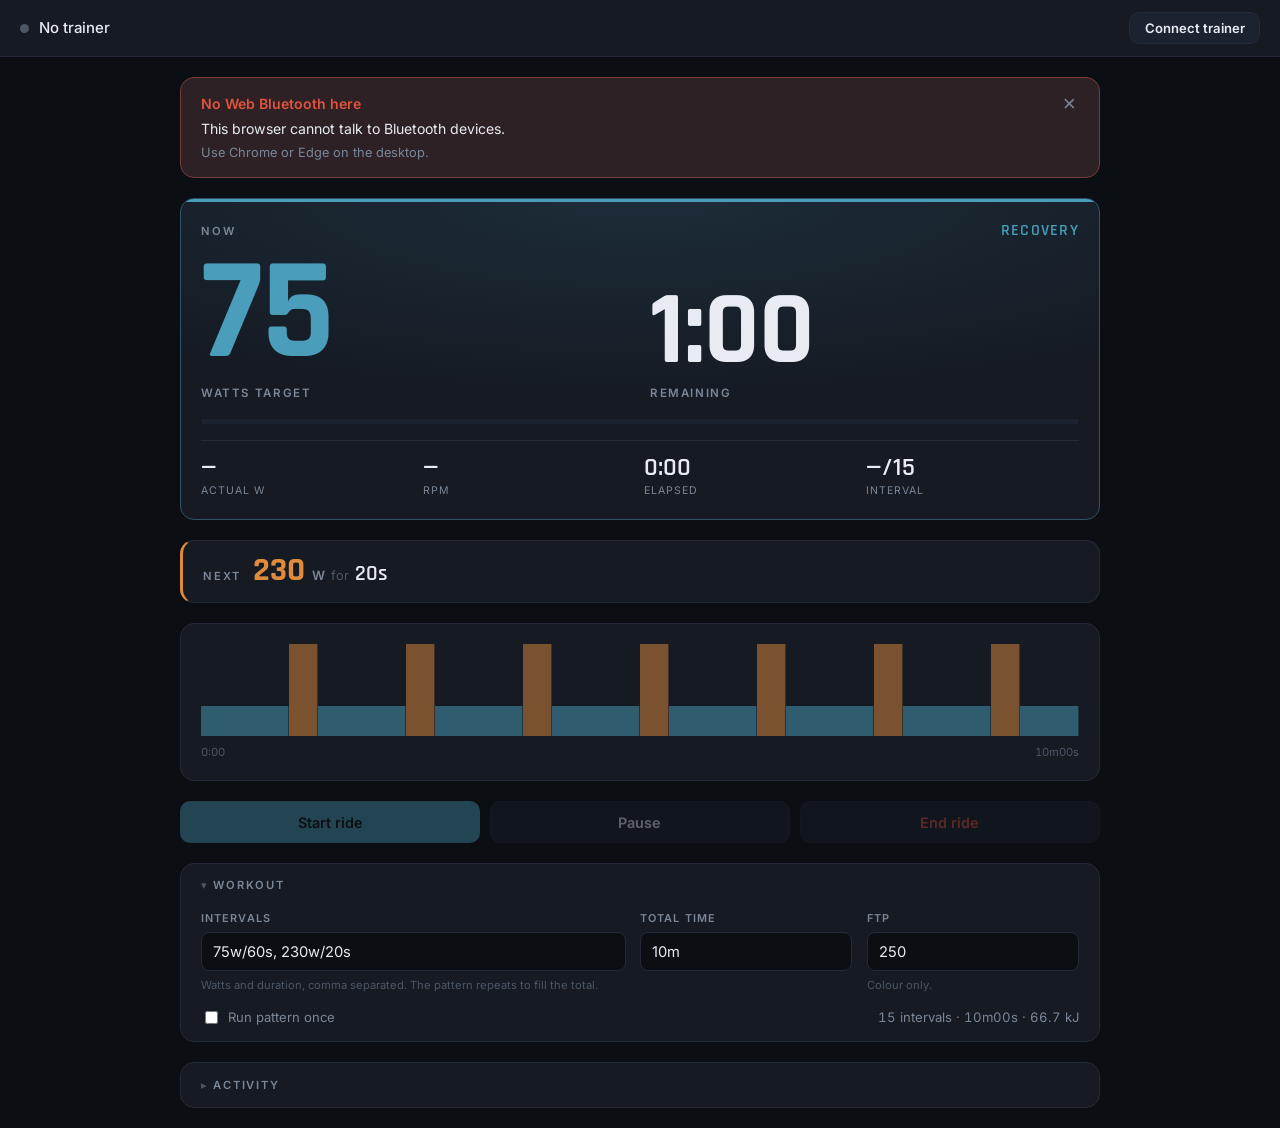
==== web/index.html @ baf1233b "Saris H3 trainer control: protocol tooling and ERG workout PWA Measured what the H3 actually does ov" ====
<!doctype html>
<html lang="en">
<head>
<meta charset="utf-8">
<meta name="viewport" content="width=device-width, initial-scale=1, viewport-fit=cover">
<title>Hammer — ERG workout runner</title>
<meta name="theme-color" content="#0B0E13">
<link rel="manifest" href="manifest.json">
<link rel="icon" href="icon.svg" type="image/svg+xml">
<link rel="apple-touch-icon" href="icon.svg">
<meta name="apple-mobile-web-app-capable" content="yes">
<meta name="apple-mobile-web-app-status-bar-style" content="black-translucent">
<link rel="preconnect" href="https://fonts.googleapis.com">
<link rel="preconnect" href="https://fonts.gstatic.com" crossorigin>
<link href="https://fonts.googleapis.com/css2?family=Rajdhani:wght@500;600;700&family=Inter:wght@400;500;600&display=swap" rel="stylesheet">
<link rel="stylesheet" href="style.css">
</head>
<body>

<header class="bar">
  <div class="bar-id">
    <span class="dot" id="dot" data-state="off"></span>
    <span class="bar-name" id="deviceName">No trainer</span>
  </div>
  <div class="bar-meta">
    <span id="wakeState" class="chip" hidden>screen held</span>
    <button class="btn btn-ghost" id="connectBtn">Connect trainer</button>
  </div>
</header>

<main>
  <div class="notice" id="notice" hidden>
    <div class="notice-body">
      <strong id="noticeTitle">Couldn't connect</strong>
      <span id="noticeText"></span>
      <span class="notice-hint" id="noticeHint" hidden></span>
    </div>
    <button class="notice-close" id="noticeClose" aria-label="Dismiss">&times;</button>
  </div>

  <!-- NOW ------------------------------------------------------------- -->
  <section class="now" id="nowCard" data-zone="z1">
    <div class="now-head">
      <span class="eyebrow">Now</span>
      <span class="zone" id="zoneLabel">—</span>
    </div>

    <div class="now-body">
      <div class="metric metric-target">
        <div class="metric-value" id="targetW">—</div>
        <div class="metric-unit">watts target</div>
      </div>
      <div class="metric metric-clock">
        <div class="metric-value" id="countdown">0:00</div>
        <div class="metric-unit">remaining</div>
      </div>
    </div>

    <div class="progress"><div class="progress-fill" id="intervalFill"></div></div>

    <div class="live">
      <div class="live-item"><span class="live-value" id="actualW">—</span><span class="live-label">actual W</span></div>
      <div class="live-item"><span class="live-value" id="cadence">—</span><span class="live-label">rpm</span></div>
      <div class="live-item"><span class="live-value" id="elapsed">0:00</span><span class="live-label">elapsed</span></div>
      <div class="live-item"><span class="live-value" id="intervalCount">—</span><span class="live-label">interval</span></div>
    </div>
  </section>

  <!-- NEXT ------------------------------------------------------------ -->
  <section class="next" id="nextCard" data-zone="z1">
    <span class="eyebrow">Next</span>
    <div class="next-body">
      <span class="next-watts" id="nextW">—</span>
      <span class="next-unit">W</span>
      <span class="next-sep">for</span>
      <span class="next-dur" id="nextDur">—</span>
    </div>
    <span class="next-in" id="nextIn"></span>
  </section>

  <!-- PROFILE --------------------------------------------------------- -->
  <section class="profile-wrap">
    <div class="profile" id="profile" aria-hidden="true"></div>
    <div class="profile-axis">
      <span id="profileStart">0:00</span>
      <span id="profileTotal">—</span>
    </div>
  </section>

  <!-- TRANSPORT ------------------------------------------------------- -->
  <section class="transport">
    <button class="btn btn-primary" id="startBtn" disabled>Start ride</button>
    <button class="btn" id="pauseBtn" disabled>Pause</button>
    <button class="btn btn-danger" id="stopBtn" disabled>End ride</button>
  </section>

  <!-- CONFIG ---------------------------------------------------------- -->
  <details class="config" id="configPanel" open>
    <summary>Workout</summary>
    <div class="config-grid">
      <label class="field field-wide">
        <span>Intervals</span>
        <input id="stepsInput" type="text" value="75w/60s, 230w/20s" spellcheck="false"
               autocomplete="off">
        <small>Watts and duration, comma separated. The pattern repeats to fill the total.</small>
      </label>
      <label class="field">
        <span>Total time</span>
        <input id="durationInput" type="text" value="10m" spellcheck="false" autocomplete="off">
      </label>
      <label class="field">
        <span>FTP</span>
        <input id="ftpInput" type="number" value="250" min="50" max="600" step="5">
        <small>Colour only.</small>
      </label>
    </div>
    <div class="config-foot">
      <label class="check"><input type="checkbox" id="onceInput"> Run pattern once</label>
      <span class="summary" id="planSummary"></span>
    </div>
    <p class="error" id="configError" hidden></p>
  </details>

  <details class="config">
    <summary>Activity</summary>
    <div class="log" id="log"></div>
  </details>
</main>

<script type="module" src="app.js"></script>
</body>
</html>
---- web/style.css ----
/* Instrument panel for a trainer you read at arm's length, mid-effort.
   Colour is derived from power zone so intensity is legible peripherally. */

:root {
  --ink:    #0b0e13;
  --panel:  #151a23;
  --raised: #1c2330;
  --line:   #232b38;
  --text:   #e8ecf2;
  --dim:    #7a8798;
  --faint:  #4c5766;

  --z1: #4a9ebb;
  --z2: #4fb98a;
  --z3: #d9c04a;
  --z4: #e08a3c;
  --z5: #e0533c;

  --accent: var(--z1);

  --gap: clamp(0.75rem, 2vw, 1.25rem);
  --radius: 14px;

  --font-display: 'Rajdhani', 'DIN Alternate', 'Avenir Next Condensed', system-ui, sans-serif;
  --font-ui: 'Inter', -apple-system, BlinkMacSystemFont, 'Segoe UI', system-ui, sans-serif;
}

[data-zone='z1'] { --accent: var(--z1); }
[data-zone='z2'] { --accent: var(--z2); }
[data-zone='z3'] { --accent: var(--z3); }
[data-zone='z4'] { --accent: var(--z4); }
[data-zone='z5'] { --accent: var(--z5); }

* { box-sizing: border-box; }

html { -webkit-text-size-adjust: 100%; }

body {
  margin: 0;
  background: var(--ink);
  color: var(--text);
  font-family: var(--font-ui);
  font-size: 15px;
  line-height: 1.5;
  padding-bottom: env(safe-area-inset-bottom);
}

main {
  max-width: 60rem;
  margin: 0 auto;
  padding: var(--gap);
  display: flex;
  flex-direction: column;
  gap: var(--gap);
}

.eyebrow {
  font-size: 0.7rem;
  font-weight: 600;
  letter-spacing: 0.16em;
  text-transform: uppercase;
  color: var(--dim);
}

/* --- top bar ------------------------------------------------------- */
.bar {
  display: flex;
  align-items: center;
  justify-content: space-between;
  gap: 1rem;
  padding: 0.75rem var(--gap);
  border-bottom: 1px solid var(--line);
  background: var(--panel);
  position: sticky;
  top: 0;
  z-index: 10;
}

.bar-id { display: flex; align-items: center; gap: 0.6rem; min-width: 0; }

.bar-name {
  font-weight: 500;
  white-space: nowrap;
  overflow: hidden;
  text-overflow: ellipsis;
}

.bar-meta { display: flex; align-items: center; gap: 0.6rem; }

.dot {
  width: 9px; height: 9px;
  border-radius: 50%;
  background: var(--faint);
  flex: none;
  transition: background 200ms ease, box-shadow 200ms ease;
}
.dot[data-state='on'] { background: var(--z2); box-shadow: 0 0 0 3px rgb(79 185 138 / 0.18); }
.dot[data-state='busy'] { background: var(--z3); }
.dot[data-state='err'] { background: var(--z5); }

.chip {
  font-size: 0.7rem;
  letter-spacing: 0.06em;
  color: var(--dim);
  border: 1px solid var(--line);
  border-radius: 999px;
  padding: 0.15rem 0.55rem;
}

/* --- now card ------------------------------------------------------ */
.now {
  background: var(--panel);
  border: 1px solid var(--line);
  border-radius: var(--radius);
  padding: var(--gap);
  position: relative;
  overflow: hidden;
  transition: border-color 400ms ease;
  border-color: color-mix(in srgb, var(--accent) 35%, var(--line));
}

.now::before {
  content: '';
  position: absolute;
  inset: 0 0 auto 0;
  height: 3px;
  background: var(--accent);
  transition: background 400ms ease;
}

.now::after {
  content: '';
  position: absolute;
  inset: 0;
  pointer-events: none;
  background: radial-gradient(120% 90% at 50% 0%,
              color-mix(in srgb, var(--accent) 14%, transparent), transparent 70%);
  transition: background 400ms ease;
}

.now > * { position: relative; z-index: 1; }

.now-head {
  display: flex;
  align-items: baseline;
  justify-content: space-between;
  gap: 1rem;
}

.zone {
  font-family: var(--font-display);
  font-size: 1rem;
  font-weight: 600;
  letter-spacing: 0.08em;
  text-transform: uppercase;
  color: var(--accent);
  transition: color 400ms ease;
}

.now-body {
  display: grid;
  grid-template-columns: 1fr 1fr;
  gap: var(--gap);
  align-items: end;
  margin: 0.5rem 0 1rem;
}

.metric-value {
  font-family: var(--font-display);
  font-weight: 700;
  font-variant-numeric: tabular-nums;
  font-feature-settings: 'tnum' 1;
  line-height: 0.88;
  letter-spacing: -0.01em;
}

.metric-target .metric-value {
  font-size: clamp(4rem, 17vw, 9rem);
  color: var(--accent);
  transition: color 400ms ease;
}

.metric-clock .metric-value {
  font-size: clamp(3rem, 12vw, 6.5rem);
  color: var(--text);
}

.metric-unit {
  margin-top: 0.5rem;
  font-size: 0.72rem;
  font-weight: 600;
  letter-spacing: 0.14em;
  text-transform: uppercase;
  color: var(--dim);
}

.progress {
  height: 5px;
  background: var(--raised);
  border-radius: 999px;
  overflow: hidden;
}

.progress-fill {
  height: 100%;
  width: 0%;
  background: var(--accent);
  border-radius: 999px;
  transition: width 220ms linear, background 400ms ease;
}

.live {
  display: grid;
  grid-template-columns: repeat(4, 1fr);
  gap: 0.5rem;
  margin-top: 1rem;
  padding-top: 0.9rem;
  border-top: 1px solid var(--line);
}

.live-item { display: flex; flex-direction: column; gap: 0.15rem; }

.live-value {
  font-family: var(--font-display);
  font-size: 1.6rem;
  font-weight: 600;
  font-variant-numeric: tabular-nums;
  line-height: 1;
}

.live-label {
  font-size: 0.66rem;
  letter-spacing: 0.1em;
  text-transform: uppercase;
  color: var(--dim);
}

/* --- next card ----------------------------------------------------- */
.next {
  display: flex;
  align-items: baseline;
  gap: 0.75rem;
  flex-wrap: wrap;
  background: var(--panel);
  border: 1px solid var(--line);
  border-left: 3px solid var(--accent);
  border-radius: var(--radius);
  padding: 0.85rem var(--gap);
  transition: border-left-color 400ms ease;
}

.next-body { display: flex; align-items: baseline; gap: 0.4rem; }

.next-watts {
  font-family: var(--font-display);
  font-size: 2.1rem;
  font-weight: 700;
  line-height: 1;
  font-variant-numeric: tabular-nums;
  color: var(--accent);
  transition: color 400ms ease;
}

.next-unit { font-size: 0.8rem; color: var(--dim); font-weight: 600; }
.next-sep { font-size: 0.8rem; color: var(--faint); }

.next-dur {
  font-family: var(--font-display);
  font-size: 1.35rem;
  font-weight: 600;
  line-height: 1;
}

.next-in { margin-left: auto; font-size: 0.78rem; color: var(--dim); }

/* --- profile: the workout drawn as it is ridden -------------------- */
.profile-wrap {
  background: var(--panel);
  border: 1px solid var(--line);
  border-radius: var(--radius);
  padding: var(--gap);
}

.profile {
  display: flex;
  align-items: flex-end;
  height: clamp(56px, 12vw, 92px);
  position: relative;
}

/* One continuous stepped silhouette -- the form a workout is always drawn in.
   No gaps, no rounding: adjacent blocks read as one profile, not a bar chart. */
.profile-block {
  align-self: flex-end;
  background: var(--blk, var(--z1));
  opacity: 0.5;
  transition: opacity 260ms ease, filter 260ms ease;
  min-width: 1px;
  box-shadow: inset -1px 0 0 rgb(11 14 19 / 0.55);
}

.profile-block[data-state='done'] { opacity: 0.2; }
.profile-block[data-state='current'] {
  opacity: 1;
  filter: drop-shadow(0 0 8px color-mix(in srgb, var(--blk) 55%, transparent));
}

.profile-axis {
  display: flex;
  justify-content: space-between;
  margin-top: 0.5rem;
  font-size: 0.7rem;
  font-variant-numeric: tabular-nums;
  color: var(--faint);
}

/* --- transport ----------------------------------------------------- */
.transport { display: flex; gap: 0.6rem; flex-wrap: wrap; }

.btn {
  font-family: var(--font-ui);
  font-size: 0.9rem;
  font-weight: 600;
  color: var(--text);
  background: var(--raised);
  border: 1px solid var(--line);
  border-radius: 10px;
  padding: 0.7rem 1.3rem;
  cursor: pointer;
  transition: background 140ms ease, border-color 140ms ease, transform 80ms ease;
}

.btn:hover:not(:disabled) { background: #232b3a; border-color: #2f3a4b; }
.btn:active:not(:disabled) { transform: translateY(1px); }
.btn:disabled { opacity: 0.38; cursor: not-allowed; }
.btn:focus-visible { outline: 2px solid var(--accent); outline-offset: 2px; }

.transport .btn { flex: 1 1 8rem; }

.btn-primary {
  background: var(--accent);
  border-color: transparent;
  color: #0b0e13;
}
.btn-primary:hover:not(:disabled) {
  background: color-mix(in srgb, var(--accent) 85%, white);
  border-color: transparent;
}

.btn-danger { color: var(--z5); }
.btn-danger:hover:not(:disabled) { background: color-mix(in srgb, var(--z5) 16%, var(--raised)); }

.btn-ghost { padding: 0.45rem 0.9rem; font-size: 0.82rem; }

/* --- config -------------------------------------------------------- */
.config {
  background: var(--panel);
  border: 1px solid var(--line);
  border-radius: var(--radius);
  padding: 0.85rem var(--gap);
}

.config > summary {
  cursor: pointer;
  font-size: 0.7rem;
  font-weight: 600;
  letter-spacing: 0.16em;
  text-transform: uppercase;
  color: var(--dim);
  list-style: none;
}
.config > summary::-webkit-details-marker { display: none; }
.config > summary::before { content: '▸ '; color: var(--faint); }
.config[open] > summary::before { content: '▾ '; }

.config-grid {
  display: grid;
  grid-template-columns: 2fr 1fr 1fr;
  gap: 0.9rem;
  margin-top: 1rem;
}

.field { display: flex; flex-direction: column; gap: 0.35rem; min-width: 0; }

.field > span {
  font-size: 0.68rem;
  font-weight: 600;
  letter-spacing: 0.1em;
  text-transform: uppercase;
  color: var(--dim);
}

.field input {
  font-family: var(--font-ui);
  font-size: 0.92rem;
  color: var(--text);
  background: var(--ink);
  border: 1px solid var(--line);
  border-radius: 8px;
  padding: 0.6rem 0.7rem;
  width: 100%;
}

.field input:focus-visible { outline: 2px solid var(--accent); outline-offset: 1px; border-color: transparent; }
.field small { font-size: 0.7rem; color: var(--faint); }

.config-foot {
  display: flex;
  align-items: center;
  justify-content: space-between;
  gap: 1rem;
  flex-wrap: wrap;
  margin-top: 0.9rem;
}

.check { display: flex; align-items: center; gap: 0.45rem; font-size: 0.82rem; color: var(--dim); }
.check input { accent-color: var(--accent); }

.summary { font-size: 0.82rem; color: var(--dim); font-variant-numeric: tabular-nums; }

.error {
  margin: 0.75rem 0 0;
  font-size: 0.82rem;
  color: var(--z5);
}

/* --- log ----------------------------------------------------------- */
.log {
  margin-top: 0.9rem;
  max-height: 12rem;
  overflow-y: auto;
  font-family: ui-monospace, SFMono-Regular, Menlo, monospace;
  font-size: 0.74rem;
  line-height: 1.7;
  color: var(--dim);
}

.log-row { display: flex; gap: 0.7rem; }
.log-time { color: var(--faint); flex: none; font-variant-numeric: tabular-nums; }
.log-row[data-level='good'] { color: var(--z2); }
.log-row[data-level='warn'] { color: var(--z3); }
.log-row[data-level='bad']  { color: var(--z5); }

/* --- interval change: one orchestrated moment ---------------------- */
@keyframes stepPulse {
  0%   { transform: scale(1); }
  35%  { transform: scale(1.035); }
  100% { transform: scale(1); }
}
.now[data-pulse='1'] .metric-target { animation: stepPulse 520ms cubic-bezier(0.22, 1, 0.36, 1); }

/* --- responsive ---------------------------------------------------- */
@media (max-width: 620px) {
  .now-body { grid-template-columns: 1fr; gap: 0.5rem; }
  .live { grid-template-columns: repeat(2, 1fr); row-gap: 0.9rem; }
  .config-grid { grid-template-columns: 1fr; }
  .next-in { margin-left: 0; width: 100%; }
}

@media (prefers-reduced-motion: reduce) {
  *, *::before, *::after {
    animation-duration: 0.01ms !important;
    transition-duration: 0.01ms !important;
  }
}

/* --- notice: connection problems belong on screen, not in a collapsed panel */
.notice {
  display: flex;
  align-items: flex-start;
  gap: 1rem;
  background: color-mix(in srgb, var(--z5) 12%, var(--panel));
  border: 1px solid color-mix(in srgb, var(--z5) 45%, var(--line));
  border-radius: var(--radius);
  padding: 0.9rem var(--gap);
}

.notice-body { display: flex; flex-direction: column; gap: 0.25rem; font-size: 0.88rem; }
.notice strong { color: var(--z5); font-weight: 600; }
.notice-hint { color: var(--dim); font-size: 0.8rem; }

.notice-close {
  margin-left: auto;
  background: none;
  border: none;
  color: var(--dim);
  font-size: 1.4rem;
  line-height: 1;
  cursor: pointer;
  padding: 0 0.2rem;
}
.notice-close:hover { color: var(--text); }
.notice-close:focus-visible { outline: 2px solid var(--accent); outline-offset: 2px; }
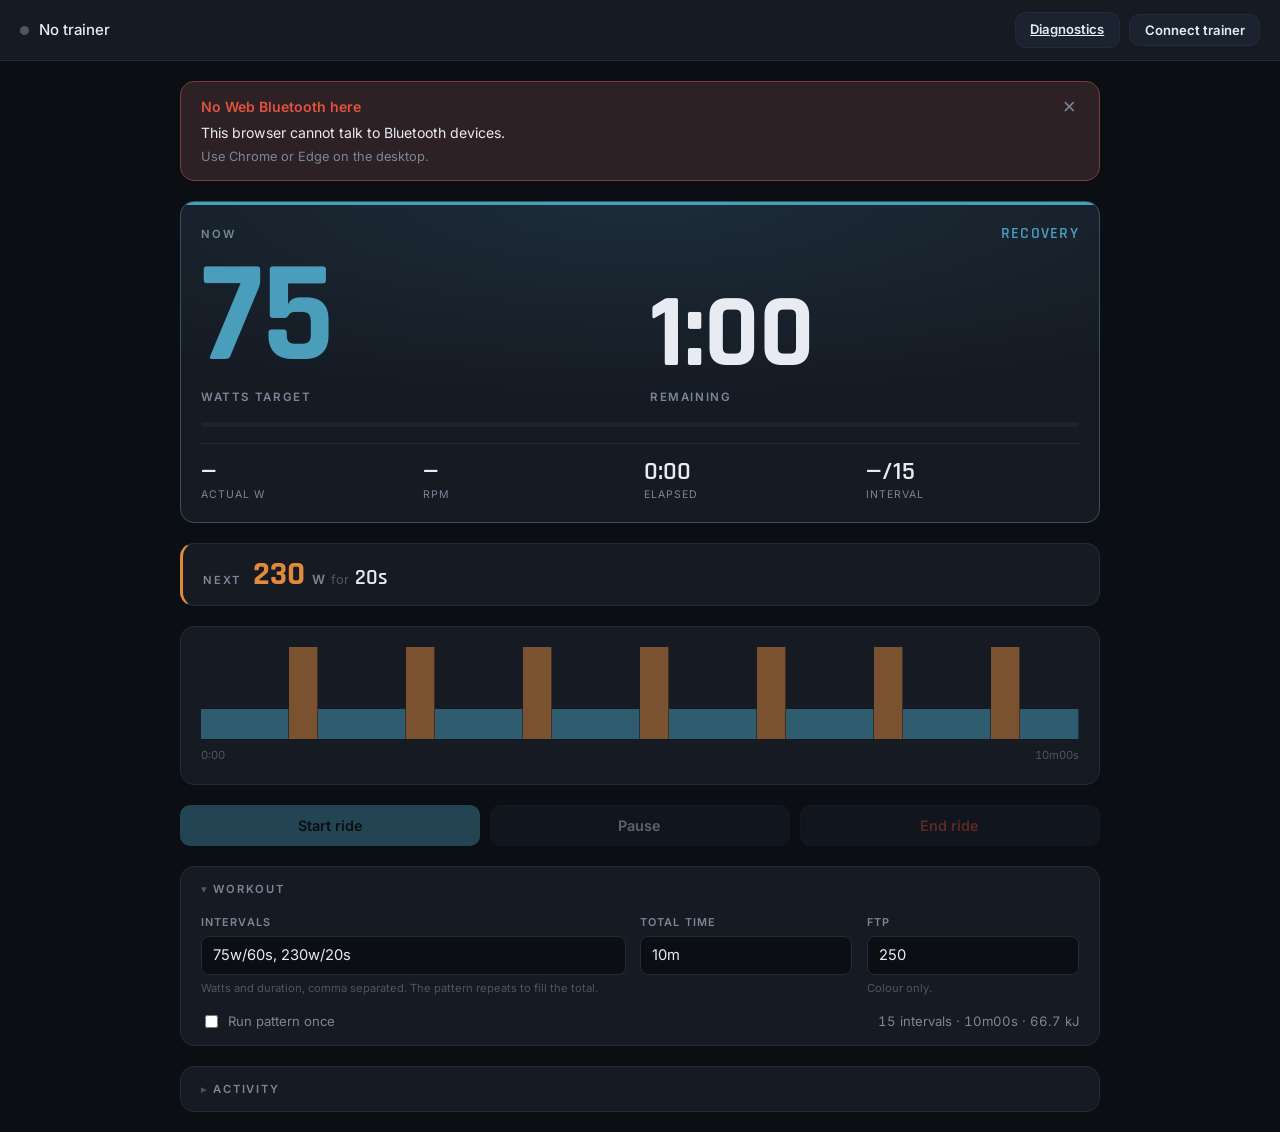
==== commit 91dbd935: "Add browser capability diagnostics page A standalone page that runs the full FTMS sequence and repor" ====
--- a/web/index.html
+++ b/web/index.html
@@ -24,6 +24,7 @@
   </div>
   <div class="bar-meta">
     <span id="wakeState" class="chip" hidden>screen held</span>
+    <a class="btn btn-ghost" href="diagnostics.html">Diagnostics</a>
     <button class="btn btn-ghost" id="connectBtn">Connect trainer</button>
   </div>
 </header>
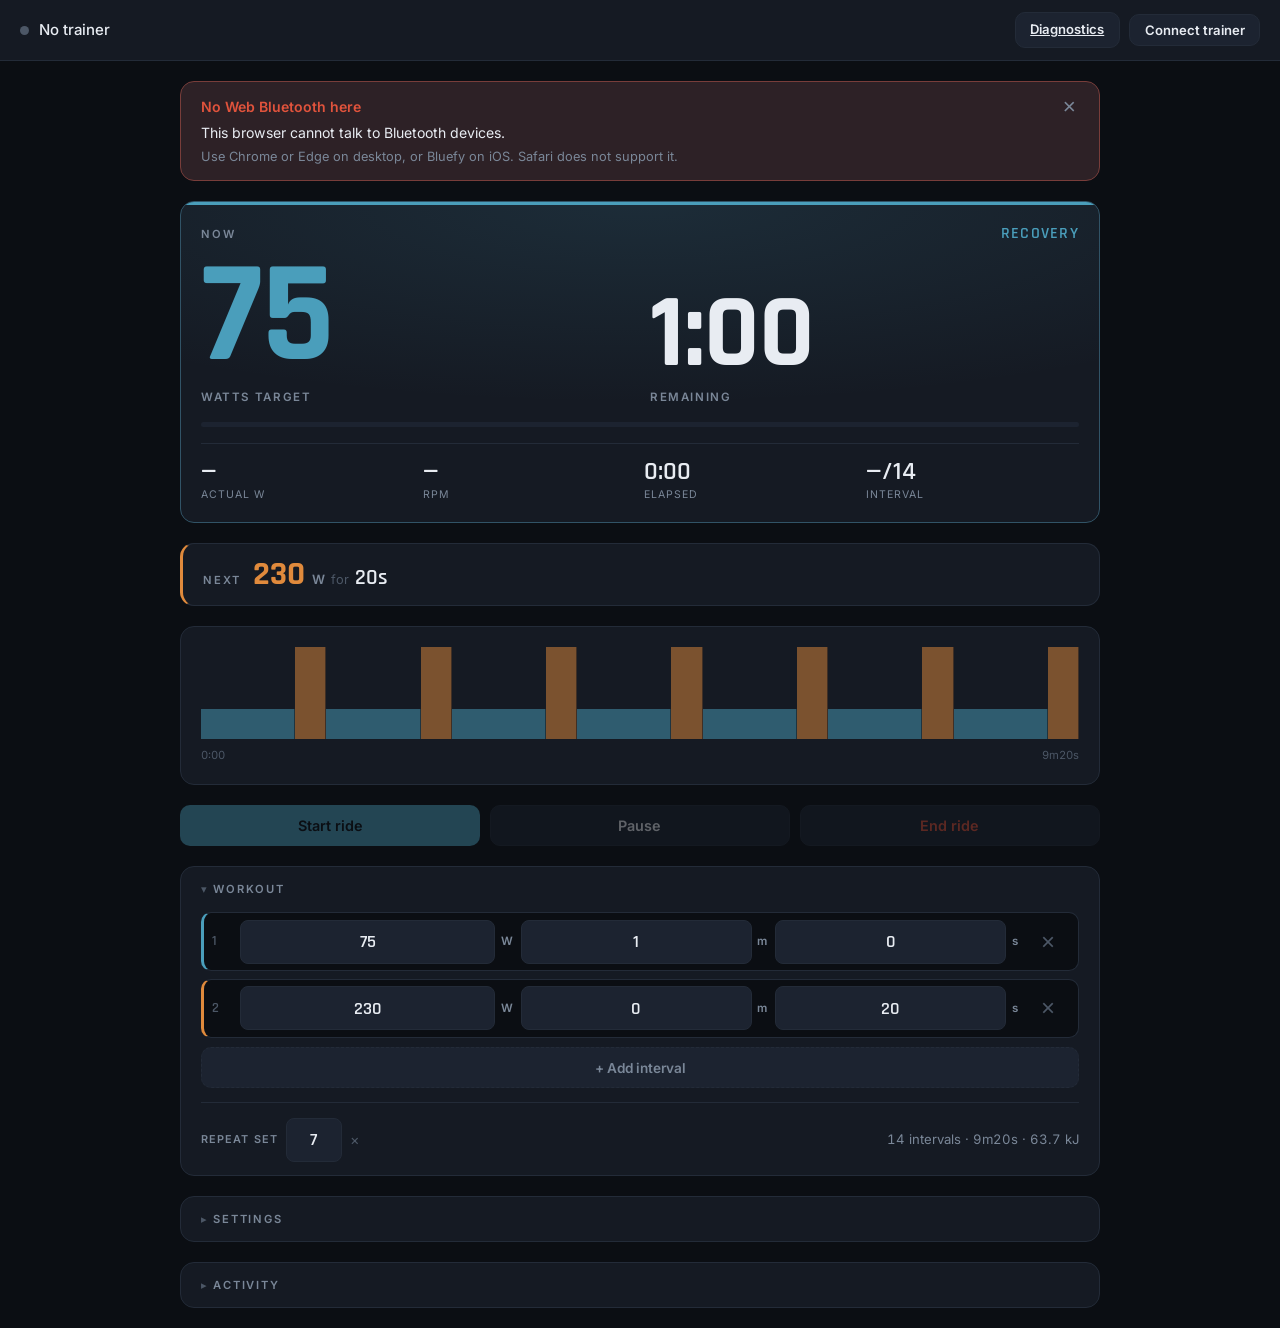
==== commit b915f89d: "Mobile UX pass: interval editor, one-line now card, dismissable notices Three punch-list items from " ====
--- a/web/index.html
+++ b/web/index.html
@@ -32,7 +32,7 @@
 <main>
   <div class="notice" id="notice" hidden>
     <div class="notice-body">
-      <strong id="noticeTitle">Couldn't connect</strong>
+      <strong id="noticeTitle"></strong>
       <span id="noticeText"></span>
       <span class="notice-hint" id="noticeHint" hidden></span>
     </div>
@@ -98,28 +98,38 @@
   <!-- CONFIG ---------------------------------------------------------- -->
   <details class="config" id="configPanel" open>
     <summary>Workout</summary>
-    <div class="config-grid">
-      <label class="field field-wide">
-        <span>Intervals</span>
-        <input id="stepsInput" type="text" value="75w/60s, 230w/20s" spellcheck="false"
-               autocomplete="off">
-        <small>Watts and duration, comma separated. The pattern repeats to fill the total.</small>
+
+    <div class="intervals" id="intervals" role="group" aria-label="Intervals"></div>
+
+    <button class="btn btn-add" id="addInterval" type="button">
+      <span aria-hidden="true">+</span> Add interval
+    </button>
+
+    <div class="config-foot">
+      <label class="repeat">
+        <span>Repeat set</span>
+        <input id="repeatInput" type="number" inputmode="numeric"
+               min="1" max="99" step="1" value="7" aria-label="Repeat the set this many times">
+        <span class="repeat-x" aria-hidden="true">&times;</span>
       </label>
-      <label class="field">
-        <span>Total time</span>
-        <input id="durationInput" type="text" value="10m" spellcheck="false" autocomplete="off">
-      </label>
-      <label class="field">
-        <span>FTP</span>
-        <input id="ftpInput" type="number" value="250" min="50" max="600" step="5">
-        <small>Colour only.</small>
-      </label>
-    </div>
-    <div class="config-foot">
-      <label class="check"><input type="checkbox" id="onceInput"> Run pattern once</label>
       <span class="summary" id="planSummary"></span>
     </div>
+
     <p class="error" id="configError" hidden></p>
+  </details>
+
+  <details class="config">
+    <summary>Settings</summary>
+    <div class="settings">
+      <label class="field field-narrow">
+        <span>FTP</span>
+        <input id="ftpInput" type="number" inputmode="numeric" min="50" max="600" step="5" value="250">
+      </label>
+      <p class="settings-note">
+        Sets the power zones that colour each interval. It is never sent to the
+        trainer and does not affect the targets you ride.
+      </p>
+    </div>
   </details>
 
   <details class="config">
--- a/web/style.css
+++ b/web/style.css
@@ -32,6 +32,10 @@
 [data-zone='z5'] { --accent: var(--z5); }
 
 * { box-sizing: border-box; }
+
+/* Any author `display` beats the UA stylesheet's [hidden] rule, which silently
+   defeats every hidden attribute in the app. Restore it once, globally. */
+[hidden] { display: none !important; }
 
 html { -webkit-text-size-adjust: 100%; }
 
@@ -165,7 +169,10 @@
   margin: 0.5rem 0 1rem;
 }
 
+.metric { min-width: 0; }
+
 .metric-value {
+  white-space: nowrap;
   font-family: var(--font-display);
   font-weight: 700;
   font-variant-numeric: tabular-nums;
@@ -175,13 +182,13 @@
 }
 
 .metric-target .metric-value {
-  font-size: clamp(4rem, 17vw, 9rem);
+  font-size: clamp(3.25rem, 15vw, 9rem);
   color: var(--accent);
   transition: color 400ms ease;
 }
 
 .metric-clock .metric-value {
-  font-size: clamp(3rem, 12vw, 6.5rem);
+  font-size: clamp(2.5rem, 11vw, 6.5rem);
   color: var(--text);
 }
 
@@ -373,36 +380,86 @@
 .config > summary::before { content: '▸ '; color: var(--faint); }
 .config[open] > summary::before { content: '▾ '; }
 
-.config-grid {
-  display: grid;
-  grid-template-columns: 2fr 1fr 1fr;
-  gap: 0.9rem;
-  margin-top: 1rem;
-}
-
-.field { display: flex; flex-direction: column; gap: 0.35rem; min-width: 0; }
-
-.field > span {
-  font-size: 0.68rem;
-  font-weight: 600;
-  letter-spacing: 0.1em;
-  text-transform: uppercase;
-  color: var(--dim);
-}
-
-.field input {
-  font-family: var(--font-ui);
-  font-size: 0.92rem;
+/* Interval rows: numeric inputs sized for thumbs, not a text grammar. */
+.intervals { margin-top: 0.9rem; display: flex; flex-direction: column; gap: 0.5rem; }
+
+.interval-row {
+  display: flex;
+  align-items: center;
+  gap: 0.35rem;
+  padding: 0.4rem 0.5rem;
+  background: var(--ink);
+  border: 1px solid var(--line);
+  border-left: 3px solid var(--blk, var(--z1));
+  border-radius: 10px;
+}
+
+.interval-index {
+  font-family: var(--font-display);
+  font-size: 0.85rem;
+  font-weight: 600;
+  color: var(--faint);
+  width: 1.4rem;
+  flex: none;
+  font-variant-numeric: tabular-nums;
+}
+
+.num {
+  font-family: var(--font-display);
+  font-size: 1.15rem;
+  font-weight: 600;
+  font-variant-numeric: tabular-nums;
   color: var(--text);
-  background: var(--ink);
+  background: var(--raised);
   border: 1px solid var(--line);
   border-radius: 8px;
-  padding: 0.6rem 0.7rem;
+  padding: 0.5rem 0.3rem;
+  text-align: center;
+  min-width: 0;
+  /* 44px minimum touch target */
+  min-height: 44px;
+  -moz-appearance: textfield;
+}
+.num::-webkit-outer-spin-button,
+.num::-webkit-inner-spin-button { -webkit-appearance: none; margin: 0; }
+.num:focus-visible { outline: 2px solid var(--accent); outline-offset: 1px; border-color: transparent; }
+
+.num-w { flex: 1 1 4.5rem; }
+.num-t { flex: 1 1 3rem; }
+
+.unit {
+  font-size: 0.72rem;
+  font-weight: 600;
+  color: var(--dim);
+  flex: none;
+  margin-right: 0.15rem;
+}
+
+.row-remove {
+  flex: none;
+  margin-left: auto;
+  width: 44px;
+  height: 44px;
+  background: none;
+  border: 1px solid transparent;
+  border-radius: 8px;
+  color: var(--faint);
+  font-size: 1.5rem;
+  line-height: 1;
+  cursor: pointer;
+}
+.row-remove:hover:not(:disabled) { color: var(--z5); border-color: var(--line); }
+.row-remove:disabled { opacity: 0.25; cursor: not-allowed; }
+.row-remove:focus-visible { outline: 2px solid var(--accent); outline-offset: 2px; }
+
+.btn-add {
   width: 100%;
-}
-
-.field input:focus-visible { outline: 2px solid var(--accent); outline-offset: 1px; border-color: transparent; }
-.field small { font-size: 0.7rem; color: var(--faint); }
+  margin-top: 0.6rem;
+  font-size: 0.85rem;
+  border-style: dashed;
+  color: var(--dim);
+}
+.btn-add:hover { color: var(--text); }
 
 .config-foot {
   display: flex;
@@ -411,18 +468,77 @@
   gap: 1rem;
   flex-wrap: wrap;
   margin-top: 0.9rem;
-}
-
-.check { display: flex; align-items: center; gap: 0.45rem; font-size: 0.82rem; color: var(--dim); }
-.check input { accent-color: var(--accent); }
+  padding-top: 0.9rem;
+  border-top: 1px solid var(--line);
+}
+
+.repeat { display: flex; align-items: center; gap: 0.5rem; }
+.repeat > span:first-child {
+  font-size: 0.68rem;
+  font-weight: 600;
+  letter-spacing: 0.1em;
+  text-transform: uppercase;
+  color: var(--dim);
+}
+.repeat input {
+  font-family: var(--font-display);
+  font-size: 1.15rem;
+  font-weight: 600;
+  font-variant-numeric: tabular-nums;
+  color: var(--text);
+  background: var(--raised);
+  border: 1px solid var(--line);
+  border-radius: 8px;
+  padding: 0.45rem 0.3rem;
+  width: 3.5rem;
+  min-height: 44px;
+  text-align: center;
+  -moz-appearance: textfield;
+}
+.repeat input::-webkit-outer-spin-button,
+.repeat input::-webkit-inner-spin-button { -webkit-appearance: none; margin: 0; }
+.repeat-x { color: var(--faint); font-size: 0.9rem; }
 
 .summary { font-size: 0.82rem; color: var(--dim); font-variant-numeric: tabular-nums; }
 
-.error {
-  margin: 0.75rem 0 0;
-  font-size: 0.82rem;
-  color: var(--z5);
-}
+/* Settings: user config, not workout config. */
+.settings { margin-top: 0.9rem; }
+
+.field { display: flex; flex-direction: column; gap: 0.35rem; min-width: 0; }
+.field-narrow { max-width: 8rem; }
+.field > span {
+  font-size: 0.68rem;
+  font-weight: 600;
+  letter-spacing: 0.1em;
+  text-transform: uppercase;
+  color: var(--dim);
+}
+.field input {
+  font-family: var(--font-display);
+  font-size: 1.15rem;
+  font-weight: 600;
+  font-variant-numeric: tabular-nums;
+  color: var(--text);
+  background: var(--ink);
+  border: 1px solid var(--line);
+  border-radius: 8px;
+  padding: 0.5rem 0.6rem;
+  min-height: 44px;
+  width: 100%;
+  -moz-appearance: textfield;
+}
+.field input::-webkit-outer-spin-button,
+.field input::-webkit-inner-spin-button { -webkit-appearance: none; margin: 0; }
+.field input:focus-visible { outline: 2px solid var(--accent); outline-offset: 1px; border-color: transparent; }
+
+.settings-note {
+  margin: 0.7rem 0 0;
+  font-size: 0.78rem;
+  color: var(--faint);
+  max-width: 34rem;
+}
+
+.error { margin: 0.75rem 0 0; font-size: 0.82rem; color: var(--z5); }
 
 /* --- log ----------------------------------------------------------- */
 .log {
@@ -451,10 +567,33 @@
 
 /* --- responsive ---------------------------------------------------- */
 @media (max-width: 620px) {
-  .now-body { grid-template-columns: 1fr; gap: 0.5rem; }
-  .live { grid-template-columns: repeat(2, 1fr); row-gap: 0.9rem; }
-  .config-grid { grid-template-columns: 1fr; }
+  /* Target power and time remaining stay on one line, anchored to the card
+     edges. Stacking them pushed everything below the fold on a phone. */
+  .now-body {
+    grid-template-columns: auto auto;
+    justify-content: space-between;
+    align-items: end;
+    gap: 0.75rem;
+    margin: 0.35rem 0 0.85rem;
+  }
+  .metric-clock { text-align: right; }
+  .metric-unit { margin-top: 0.35rem; font-size: 0.62rem; letter-spacing: 0.1em; }
+
+  /* Four across rather than two, so the readout costs one row instead of two. */
+  .live {
+    grid-template-columns: repeat(4, 1fr);
+    gap: 0.4rem;
+    margin-top: 0.85rem;
+    padding-top: 0.75rem;
+  }
+  .live-value { font-size: 1.25rem; }
+  .live-label { font-size: 0.56rem; letter-spacing: 0.05em; }
+
   .next-in { margin-left: 0; width: 100%; }
+  .config-foot { justify-content: space-between; }
+  .interval-row { gap: 0.25rem; padding: 0.35rem 0.4rem; }
+  .num { font-size: 1.05rem; padding: 0.5rem 0.15rem; }
+  .interval-index { display: none; }
 }
 
 @media (prefers-reduced-motion: reduce) {
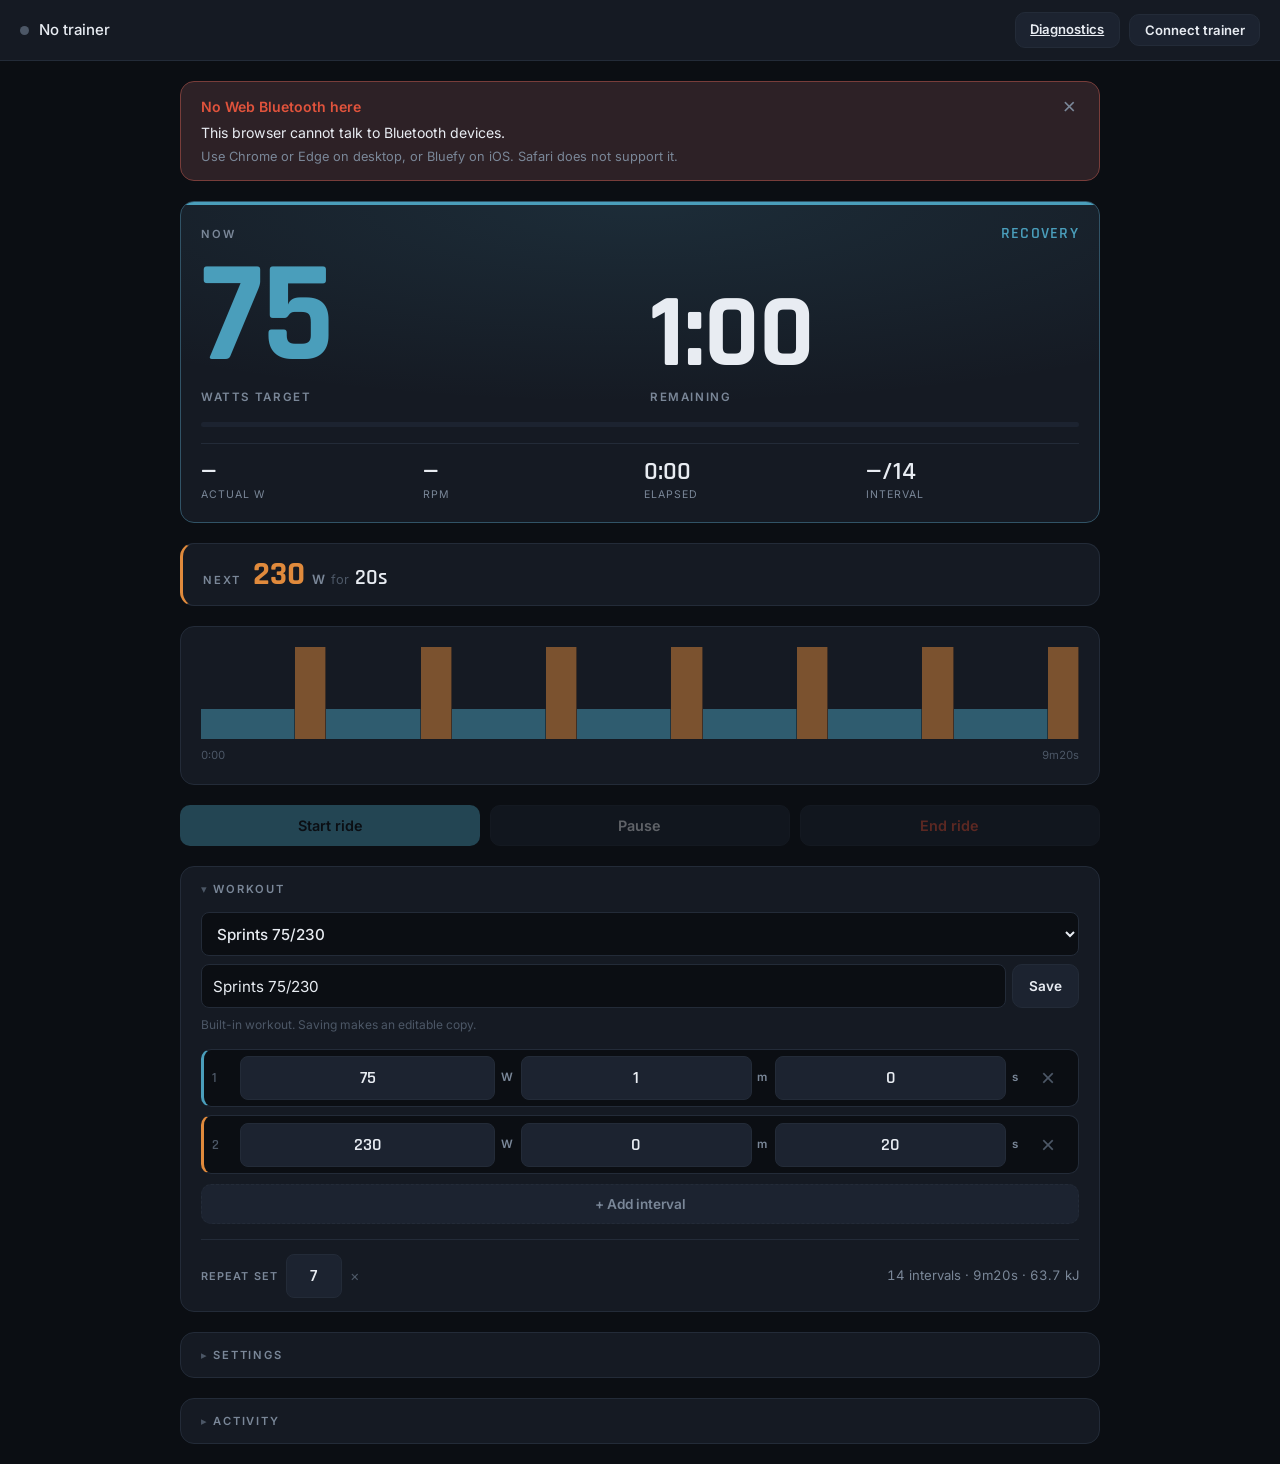
==== commit e312dc61: "Named workouts at /workout/<slug> Workouts can be bookmarked or wired to an iOS Shortcut. Four prese" ====
--- a/web/index.html
+++ b/web/index.html
@@ -14,6 +14,29 @@
 <link rel="preconnect" href="https://fonts.gstatic.com" crossorigin>
 <link href="https://fonts.googleapis.com/css2?family=Rajdhani:wght@500;600;700&family=Inter:wght@400;500;600&display=swap" rel="stylesheet">
 <link rel="stylesheet" href="style.css">
+<script>
+// The document is always served at the base -- directly, or via the bounce in
+// 404.html. Pin that as <base> BEFORE any history rewriting, because
+// replaceState/pushState change the document URL that relative src and href
+// attributes resolve against: without this, /workout/<name> would look for
+// app.js at /workout/app.js.
+(function () {
+  var base = location.pathname.replace(/index\.html$/, '');
+  var tag = document.createElement('base');
+  tag.href = base;
+  document.head.insertBefore(tag, document.head.firstChild);
+
+  // Restore the pretty URL after a bounce from 404.html.
+  var params = new URLSearchParams(location.search);
+  var p = params.get('p');
+  if (!p) return;
+  params.delete('p');
+  var extra = params.toString();
+  var restored = base.replace(/\/$/, '') + p;
+  if (extra) restored += '?' + extra;
+  history.replaceState(null, '', restored);
+})();
+</script>
 </head>
 <body>
 
@@ -99,6 +122,18 @@
   <details class="config" id="configPanel" open>
     <summary>Workout</summary>
 
+    <div class="picker">
+      <select id="workoutPicker" aria-label="Choose a workout"></select>
+      <div class="picker-name">
+        <input id="workoutName" type="text" maxlength="60" spellcheck="false"
+               autocomplete="off" placeholder="Name this workout"
+               aria-label="Workout name">
+        <button class="btn btn-save" id="saveWorkout" type="button">Save</button>
+        <button class="btn btn-danger btn-del" id="deleteWorkout" type="button" hidden>Delete</button>
+      </div>
+      <p class="picker-note" id="pickerNote"></p>
+    </div>
+
     <div class="intervals" id="intervals" role="group" aria-label="Intervals"></div>
 
     <button class="btn btn-add" id="addInterval" type="button">
--- a/web/style.css
+++ b/web/style.css
@@ -379,6 +379,44 @@
 .config > summary::-webkit-details-marker { display: none; }
 .config > summary::before { content: '▸ '; color: var(--faint); }
 .config[open] > summary::before { content: '▾ '; }
+
+/* Workout picker */
+.picker { margin-top: 0.9rem; display: flex; flex-direction: column; gap: 0.5rem; }
+
+.picker select {
+  font-family: var(--font-ui);
+  font-size: 0.95rem;
+  font-weight: 500;
+  color: var(--text);
+  background: var(--ink);
+  border: 1px solid var(--line);
+  border-radius: 8px;
+  padding: 0.6rem 0.7rem;
+  min-height: 44px;
+  width: 100%;
+}
+.picker select:focus-visible { outline: 2px solid var(--accent); outline-offset: 1px; }
+
+.picker-name { display: flex; gap: 0.4rem; }
+
+.picker-name input {
+  flex: 1 1 auto;
+  min-width: 0;
+  font-family: var(--font-ui);
+  font-size: 0.95rem;
+  color: var(--text);
+  background: var(--ink);
+  border: 1px solid var(--line);
+  border-radius: 8px;
+  padding: 0.6rem 0.7rem;
+  min-height: 44px;
+}
+.picker-name input:focus-visible { outline: 2px solid var(--accent); outline-offset: 1px; border-color: transparent; }
+
+.btn-save, .btn-del { flex: none; min-height: 44px; padding: 0.6rem 1rem; font-size: 0.85rem; }
+
+.picker-note { margin: 0; font-size: 0.75rem; color: var(--faint); min-height: 1.1em; }
+.picker-note[data-level='good'] { color: var(--z2); }
 
 /* Interval rows: numeric inputs sized for thumbs, not a text grammar. */
 .intervals { margin-top: 0.9rem; display: flex; flex-direction: column; gap: 0.5rem; }
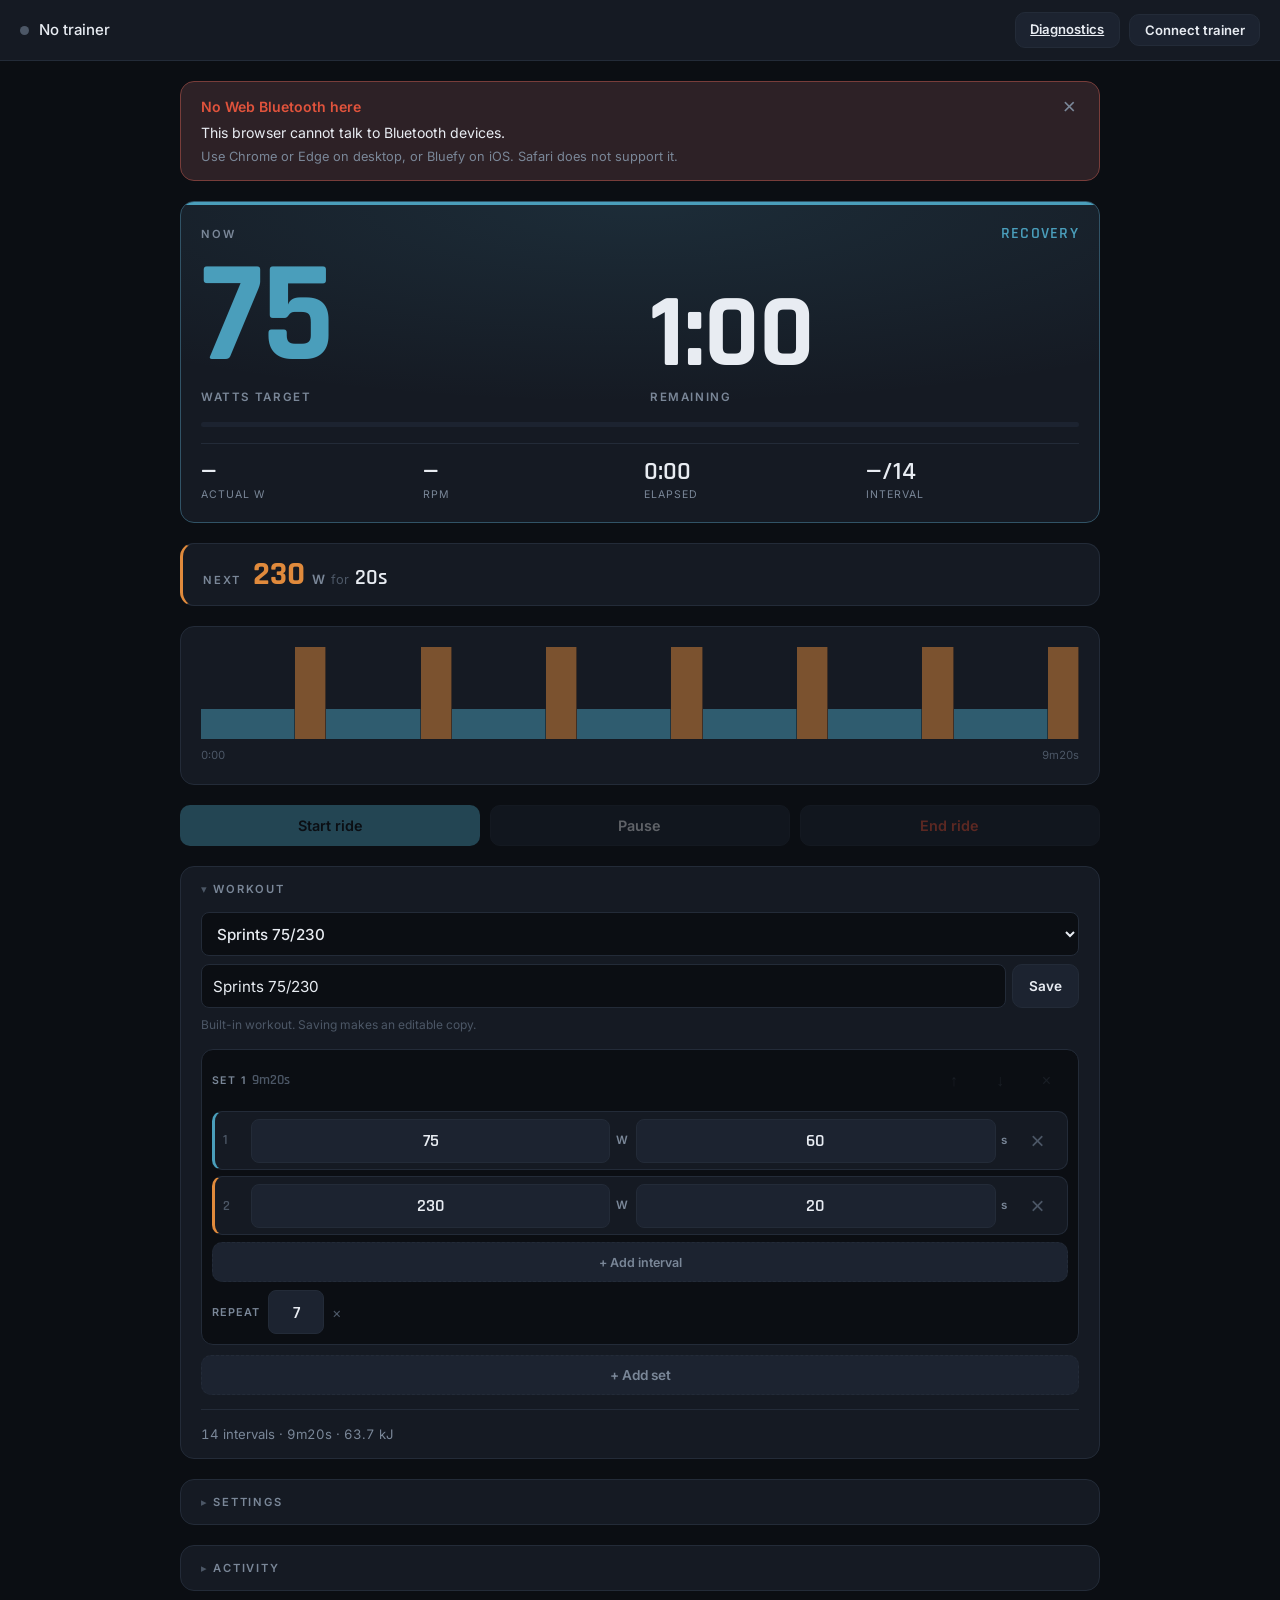
==== commit a01dc9e8: "Workouts are an ordered list of sets A workout was one interval list with one repeat count, which co" ====
--- a/web/index.html
+++ b/web/index.html
@@ -134,19 +134,13 @@
       <p class="picker-note" id="pickerNote"></p>
     </div>
 
-    <div class="intervals" id="intervals" role="group" aria-label="Intervals"></div>
+    <div class="sets" id="sets"></div>
 
-    <button class="btn btn-add" id="addInterval" type="button">
-      <span aria-hidden="true">+</span> Add interval
+    <button class="btn btn-add" id="addSet" type="button">
+      <span aria-hidden="true">+</span> Add set
     </button>
 
     <div class="config-foot">
-      <label class="repeat">
-        <span>Repeat set</span>
-        <input id="repeatInput" type="number" inputmode="numeric"
-               min="1" max="99" step="1" value="7" aria-label="Repeat the set this many times">
-        <span class="repeat-x" aria-hidden="true">&times;</span>
-      </label>
       <span class="summary" id="planSummary"></span>
     </div>
 
--- a/web/style.css
+++ b/web/style.css
@@ -418,15 +418,65 @@
 .picker-note { margin: 0; font-size: 0.75rem; color: var(--faint); min-height: 1.1em; }
 .picker-note[data-level='good'] { color: var(--z2); }
 
-/* Interval rows: numeric inputs sized for thumbs, not a text grammar. */
-.intervals { margin-top: 0.9rem; display: flex; flex-direction: column; gap: 0.5rem; }
+/* A set is a group of intervals with its own repeat count. Sets play in
+   order, so a warm-up, a repeated main block and a cool-down read top to
+   bottom the way the ride happens. */
+.sets { margin-top: 0.9rem; display: flex; flex-direction: column; gap: 0.6rem; }
+
+.set {
+  background: var(--ink);
+  border: 1px solid var(--line);
+  border-radius: 12px;
+  padding: 0.6rem;
+}
+
+.set-head {
+  display: flex;
+  align-items: center;
+  gap: 0.4rem;
+  margin-bottom: 0.5rem;
+}
+
+.set-label {
+  font-size: 0.66rem;
+  font-weight: 600;
+  letter-spacing: 0.14em;
+  text-transform: uppercase;
+  color: var(--dim);
+}
+
+.set-dur {
+  font-family: var(--font-display);
+  font-size: 0.9rem;
+  font-weight: 600;
+  color: var(--faint);
+  font-variant-numeric: tabular-nums;
+}
+
+.set-tools { display: flex; gap: 0.15rem; margin-left: auto; }
+
+.set-btn {
+  width: 44px;
+  height: 44px;
+  background: none;
+  border: 1px solid transparent;
+  border-radius: 8px;
+  color: var(--faint);
+  font-size: 1rem;
+  line-height: 1;
+  cursor: pointer;
+}
+.set-btn:hover:not(:disabled) { color: var(--text); border-color: var(--line); }
+.set-btn:disabled { opacity: 0.22; cursor: not-allowed; }
+.set-btn:focus-visible { outline: 2px solid var(--accent); outline-offset: 2px; }
+.set-del:hover:not(:disabled) { color: var(--z5); }
 
 .interval-row {
   display: flex;
   align-items: center;
   gap: 0.35rem;
   padding: 0.4rem 0.5rem;
-  background: var(--ink);
+  background: var(--panel);
   border: 1px solid var(--line);
   border-left: 3px solid var(--blk, var(--z1));
   border-radius: 10px;
@@ -454,16 +504,15 @@
   padding: 0.5rem 0.3rem;
   text-align: center;
   min-width: 0;
-  /* 44px minimum touch target */
-  min-height: 44px;
+  min-height: 44px;      /* thumb-sized */
   -moz-appearance: textfield;
 }
 .num::-webkit-outer-spin-button,
 .num::-webkit-inner-spin-button { -webkit-appearance: none; margin: 0; }
 .num:focus-visible { outline: 2px solid var(--accent); outline-offset: 1px; border-color: transparent; }
 
-.num-w { flex: 1 1 4.5rem; }
-.num-t { flex: 1 1 3rem; }
+.num-w { flex: 1 1 5rem; }
+.num-t { flex: 1 1 5rem; }
 
 .unit {
   font-size: 0.72rem;
@@ -478,6 +527,7 @@
   margin-left: auto;
   width: 44px;
   height: 44px;
+  min-height: 44px;
   background: none;
   border: 1px solid transparent;
   border-radius: 8px;
@@ -498,6 +548,23 @@
   color: var(--dim);
 }
 .btn-add:hover { color: var(--text); }
+
+.btn-add-interval {
+  margin-top: 0.45rem;
+  padding: 0.5rem;
+  font-size: 0.78rem;
+  min-height: 40px;
+}
+
+.set-foot {
+  display: flex;
+  align-items: center;
+  gap: 0.6rem;
+  margin-top: 0.5rem;
+}
+
+/* Interval rows: numeric inputs sized for thumbs, not a text grammar. */
+.intervals { display: flex; flex-direction: column; gap: 0.4rem; }
 
 .config-foot {
   display: flex;
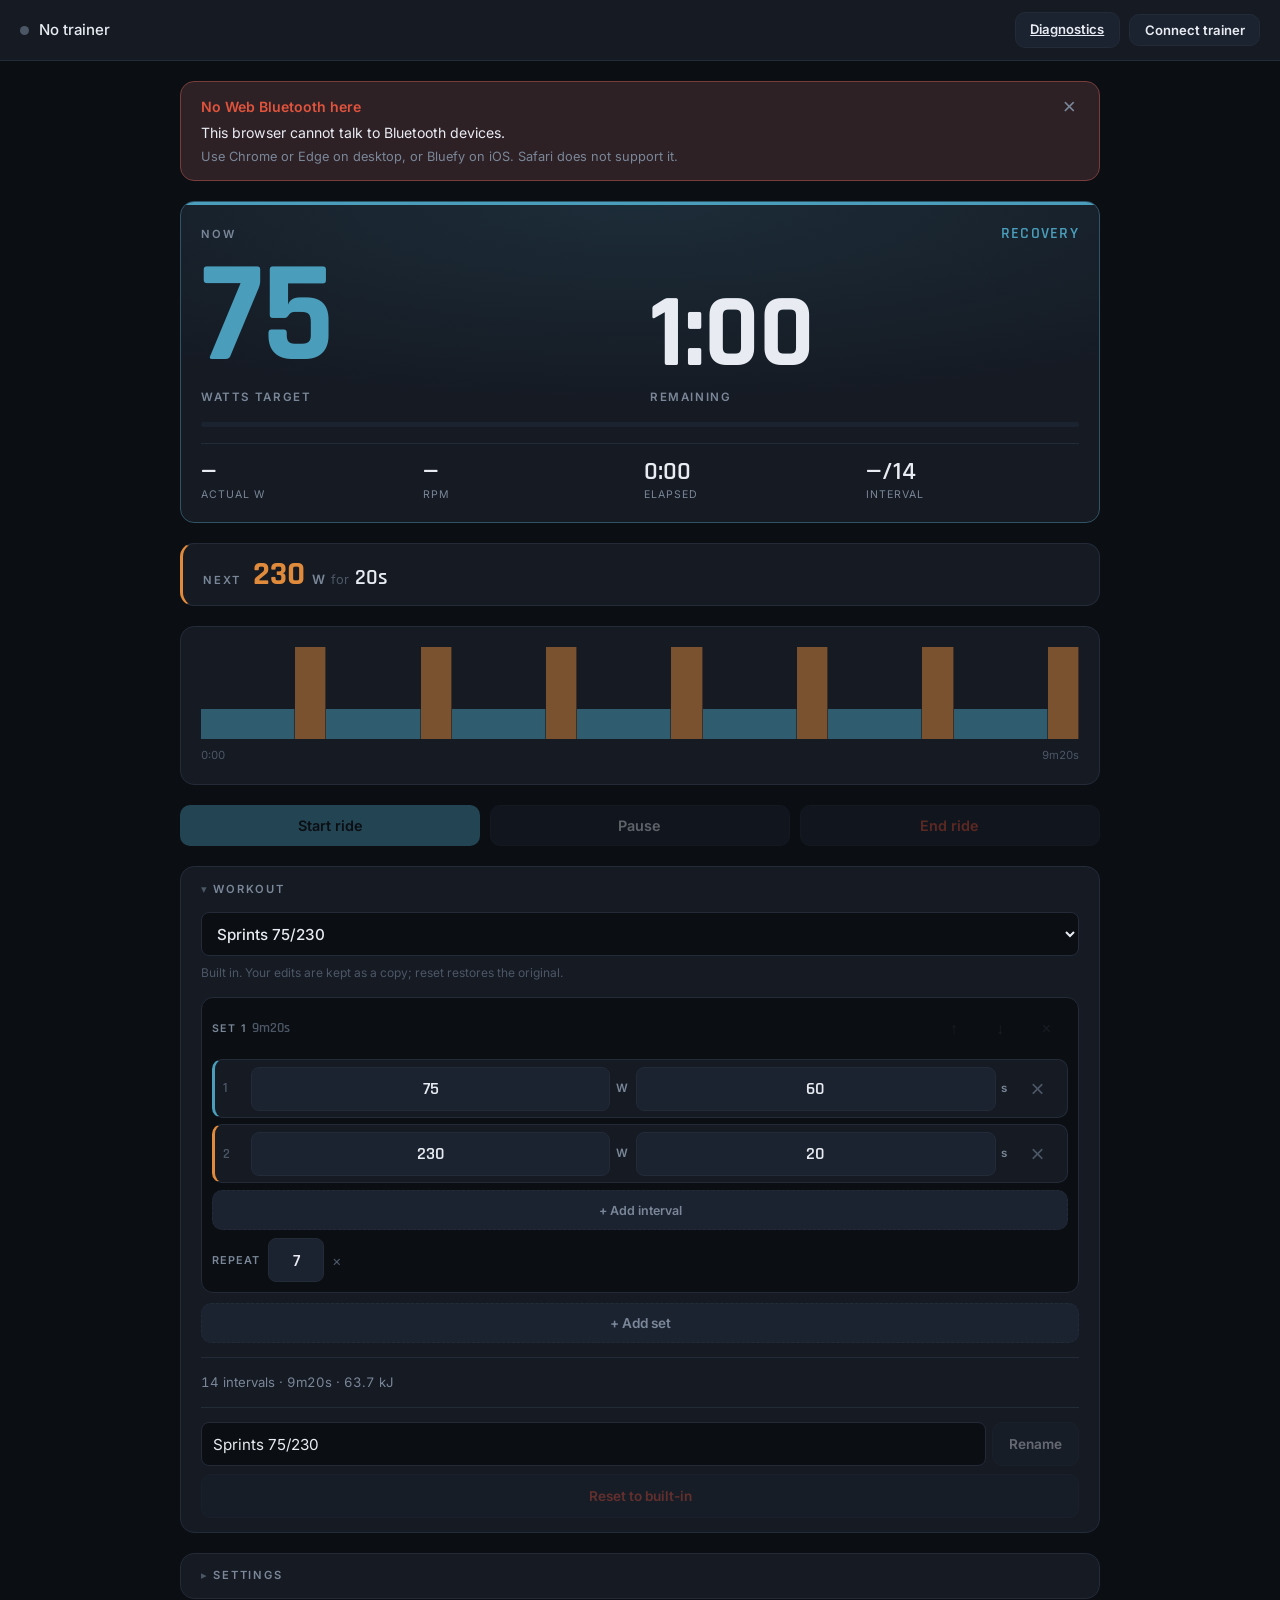
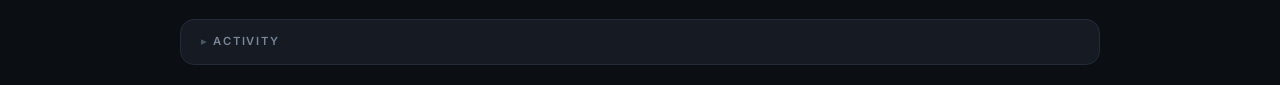
==== commit bf0cc870: "Auto-save workouts; replace the Save button with rename and delete Saving was a separate gesture tha" ====
--- a/web/index.html
+++ b/web/index.html
@@ -124,13 +124,6 @@
 
     <div class="picker">
       <select id="workoutPicker" aria-label="Choose a workout"></select>
-      <div class="picker-name">
-        <input id="workoutName" type="text" maxlength="60" spellcheck="false"
-               autocomplete="off" placeholder="Name this workout"
-               aria-label="Workout name">
-        <button class="btn btn-save" id="saveWorkout" type="button">Save</button>
-        <button class="btn btn-danger btn-del" id="deleteWorkout" type="button" hidden>Delete</button>
-      </div>
       <p class="picker-note" id="pickerNote"></p>
     </div>
 
@@ -142,6 +135,18 @@
 
     <div class="config-foot">
       <span class="summary" id="planSummary"></span>
+      <span class="saved-state" id="savedState"></span>
+    </div>
+
+    <div class="workout-admin">
+      <div class="admin-row">
+        <input id="workoutName" type="text" maxlength="60" spellcheck="false"
+               autocomplete="off" placeholder="Workout name" aria-label="Workout name">
+        <button class="btn btn-rename" id="renameWorkout" type="button" disabled>Rename</button>
+      </div>
+      <button class="btn btn-danger btn-delete" id="deleteWorkout" type="button">
+        Delete workout
+      </button>
     </div>
 
     <p class="error" id="configError" hidden></p>
--- a/web/style.css
+++ b/web/style.css
@@ -397,9 +397,18 @@
 }
 .picker select:focus-visible { outline: 2px solid var(--accent); outline-offset: 1px; }
 
-.picker-name { display: flex; gap: 0.4rem; }
-
-.picker-name input {
+.workout-admin {
+  margin-top: 0.9rem;
+  padding-top: 0.9rem;
+  border-top: 1px solid var(--line);
+  display: flex;
+  flex-direction: column;
+  gap: 0.5rem;
+}
+
+.admin-row { display: flex; gap: 0.4rem; }
+
+.admin-row input {
   flex: 1 1 auto;
   min-width: 0;
   font-family: var(--font-ui);
@@ -411,9 +420,13 @@
   padding: 0.6rem 0.7rem;
   min-height: 44px;
 }
-.picker-name input:focus-visible { outline: 2px solid var(--accent); outline-offset: 1px; border-color: transparent; }
-
-.btn-save, .btn-del { flex: none; min-height: 44px; padding: 0.6rem 1rem; font-size: 0.85rem; }
+.admin-row input:focus-visible { outline: 2px solid var(--accent); outline-offset: 1px; border-color: transparent; }
+
+.btn-rename { flex: none; min-height: 44px; padding: 0.6rem 1rem; font-size: 0.85rem; }
+.btn-delete { min-height: 44px; font-size: 0.85rem; }
+
+.saved-state { font-size: 0.72rem; color: var(--faint); }
+.saved-state[data-on='1'] { color: var(--z2); }
 
 .picker-note { margin: 0; font-size: 0.75rem; color: var(--faint); min-height: 1.1em; }
 .picker-note[data-level='good'] { color: var(--z2); }
